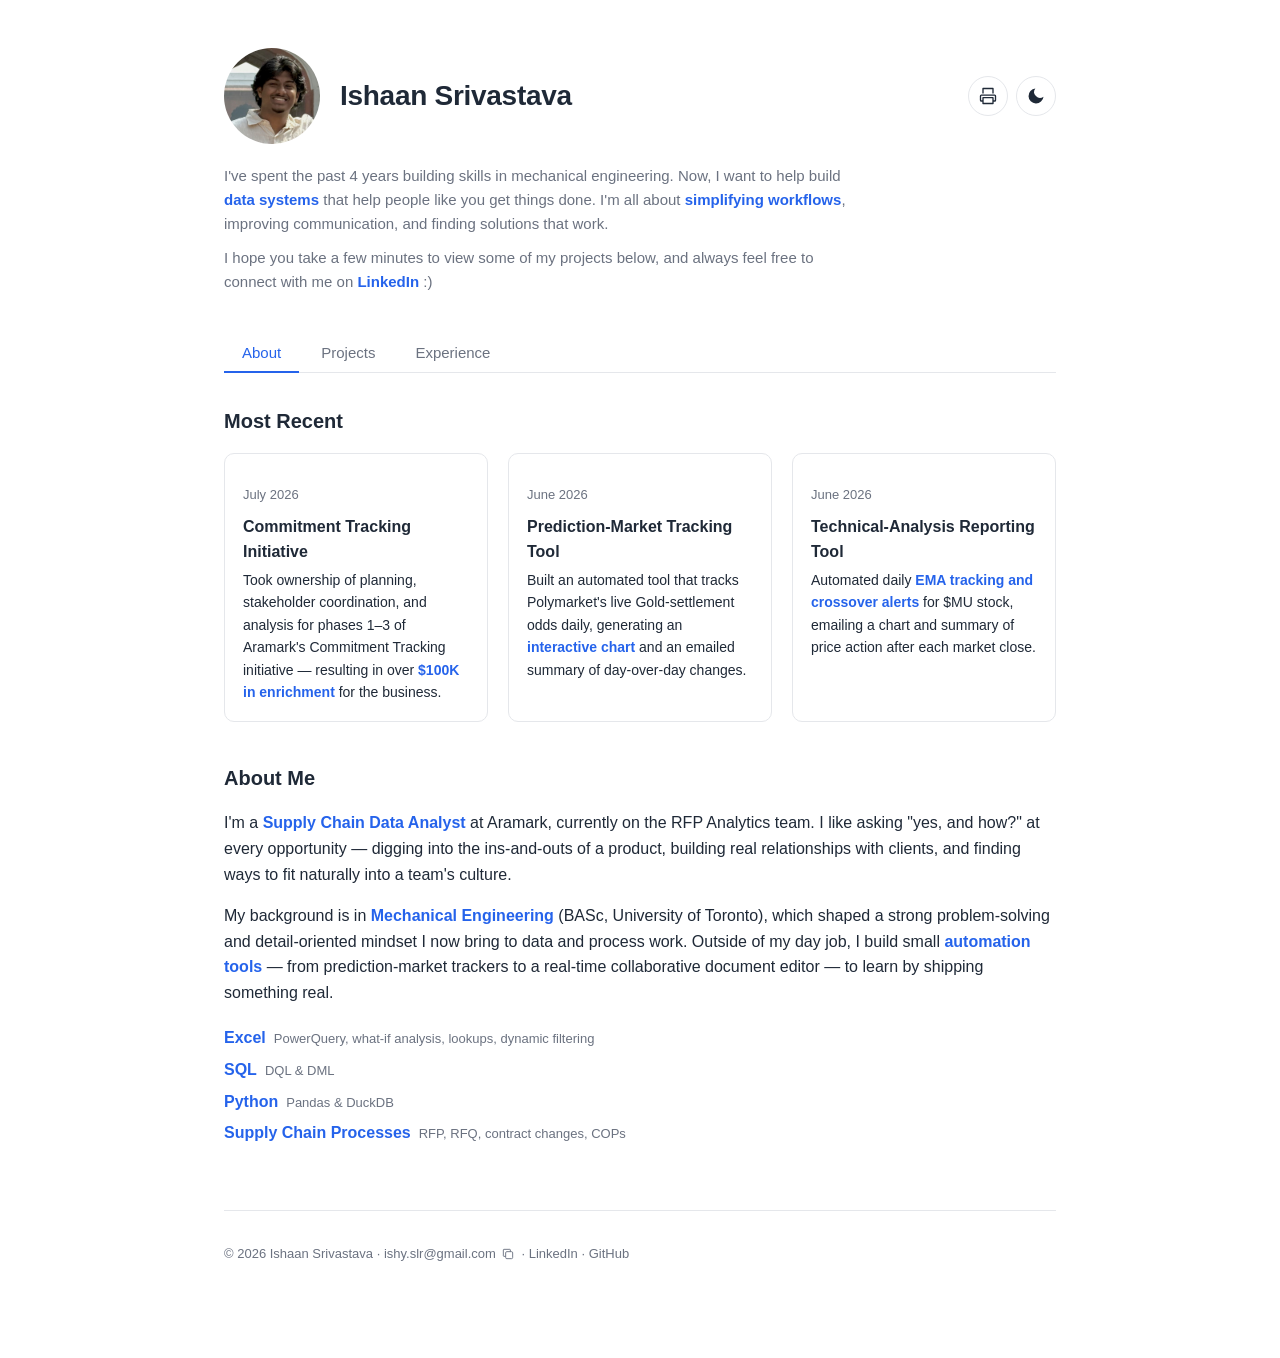
==== index.html @ ae6d9927 "Initial commit: website V6 Adds two improvements over V5: 1. OG/Twitter image meta tags so sharing t" ====
<!DOCTYPE html>
<html lang="en">
<head>
  <meta charset="UTF-8" />
  <meta name="viewport" content="width=device-width, initial-scale=1.0" />
  <title>Ishaan Srivastava — Portfolio</title>
  <meta name="description" content="Portfolio of Ishaan Srivastava, a Supply Chain Data Analyst at Aramark with a Mechanical Engineering background, building automation tools and AI-assisted side projects." />
  <meta property="og:type" content="website" />
  <meta property="og:title" content="Ishaan Srivastava — Portfolio" />
  <meta property="og:description" content="Portfolio of Ishaan Srivastava, a Supply Chain Data Analyst at Aramark with a Mechanical Engineering background, building automation tools and AI-assisted side projects." />
  <meta property="og:image" content="https://ishaansrivastava1.github.io/website-v6/avatar.jpg" />
  <meta property="og:image:alt" content="Photo of Ishaan Srivastava" />
  <meta name="twitter:card" content="summary_large_image" />
  <meta name="twitter:title" content="Ishaan Srivastava — Portfolio" />
  <meta name="twitter:description" content="Portfolio of Ishaan Srivastava, a Supply Chain Data Analyst at Aramark with a Mechanical Engineering background, building automation tools and AI-assisted side projects." />
  <meta name="twitter:image" content="https://ishaansrivastava1.github.io/website-v6/avatar.jpg" />
  <link rel="icon" type="image/png" href="favicon.png" />
  <link rel="apple-touch-icon" href="favicon.png" />
  <link rel="stylesheet" href="styles.css" />
</head>
<body>
  <div class="page">
    <header class="header">
      <div class="header-top">
        <div class="avatar">
          <img src="avatar.jpg" alt="Photo of Ishaan Srivastava" width="96" height="96" />
        </div>
        <div class="header-text">
          <h1>Ishaan Srivastava</h1>
        </div>
        <div class="header-actions">
          <button
            id="print-button"
            class="icon-button"
            type="button"
            aria-label="Print or save as PDF"
            title="Print or save as PDF"
          >
            <svg viewBox="0 0 24 24" fill="none" xmlns="http://www.w3.org/2000/svg" aria-hidden="true">
              <path d="M6 9V3h12v6M6 18H4a1 1 0 0 1-1-1v-5a1 1 0 0 1 1-1h16a1 1 0 0 1 1 1v5a1 1 0 0 1-1 1h-2M6 14h12v7H6z" stroke="currentColor" stroke-width="1.6" stroke-linejoin="round" />
            </svg>
          </button>
          <button
            id="theme-toggle"
            class="icon-button"
            type="button"
            aria-label="Switch to dark mode"
            title="Switch to dark mode"
          >
            <svg class="icon-moon" viewBox="0 0 24 24" fill="none" xmlns="http://www.w3.org/2000/svg" aria-hidden="true">
              <path d="M21 12.79A9 9 0 1 1 11.21 3 7 7 0 0 0 21 12.79z" fill="currentColor" />
            </svg>
            <svg class="icon-sun" viewBox="0 0 24 24" fill="none" xmlns="http://www.w3.org/2000/svg" aria-hidden="true" hidden>
              <circle cx="12" cy="12" r="4" fill="currentColor" />
              <path d="M12 2v2M12 20v2M4 12H2M22 12h-2M5 5l1.5 1.5M17.5 17.5L19 19M5 19l1.5-1.5M17.5 6.5L19 5" stroke="currentColor" stroke-width="2" stroke-linecap="round" />
            </svg>
          </button>
        </div>
      </div>
      <div class="header-bio">
        <p>
          I've spent the past 4 years building skills in mechanical engineering. Now, I want to help
          build <span class="highlight">data systems</span> that help people like you get things done.
          I'm all about <span class="highlight">simplifying workflows</span>, improving communication,
          and finding solutions that work.
        </p>
        <p>
          I hope you take a few minutes to view some of my projects below, and always feel free to
          connect with me on
          <a href="https://www.linkedin.com/in/ishaan-srivastava-78034918b/" target="_blank" rel="noopener noreferrer">LinkedIn</a> :)
        </p>
      </div>
    </header>

    <nav class="tabs" role="tablist">
      <button class="tab-btn active" data-tab="about" role="tab" aria-selected="true">About</button>
      <button class="tab-btn" data-tab="projects" role="tab" aria-selected="false">Projects</button>
      <button class="tab-btn" data-tab="experience" role="tab" aria-selected="false">Experience</button>
    </nav>

    <main class="content">
      <section id="about" class="tab-panel" role="tabpanel">
        <h2>Most Recent</h2>
        <div class="card-grid">
          <article class="card">
            <p class="caption">July 2026</p>
            <h3>Commitment Tracking Initiative</h3>
            <p>Took ownership of planning, stakeholder coordination, and analysis for phases 1–3 of Aramark's Commitment Tracking initiative — resulting in over <span class="highlight">$100K in enrichment</span> for the business.</p>
          </article>
          <article class="card">
            <p class="caption">June 2026</p>
            <h3>Prediction-Market Tracking Tool</h3>
            <p>Built an automated tool that tracks Polymarket's live Gold-settlement odds daily, generating an <span class="highlight">interactive chart</span> and an emailed summary of day-over-day changes.</p>
          </article>
          <article class="card">
            <p class="caption">June 2026</p>
            <h3>Technical-Analysis Reporting Tool</h3>
            <p>Automated daily <span class="highlight">EMA tracking and crossover alerts</span> for $MU stock, emailing a chart and summary of price action after each market close.</p>
          </article>
        </div>

        <h2>About Me</h2>
        <p>
          I'm a <span class="highlight">Supply Chain Data Analyst</span> at Aramark, currently on the RFP
          Analytics team. I like asking "yes, and how?" at every opportunity — digging into the
          ins-and-outs of a product, building real relationships with clients, and finding ways to fit
          naturally into a team's culture.
        </p>
        <p>
          My background is in <span class="highlight">Mechanical Engineering</span> (BASc, University of
          Toronto), which shaped a strong problem-solving and detail-oriented mindset I now bring to data
          and process work. Outside of my day job, I build small <span class="highlight">automation tools</span>
          — from prediction-market trackers to a real-time collaborative document editor — to learn by
          shipping something real.
        </p>
        <ul class="skill-list">
          <li><span class="highlight">Excel</span> <span class="caption">PowerQuery, what-if analysis, lookups, dynamic filtering</span></li>
          <li><span class="highlight">SQL</span> <span class="caption">DQL &amp; DML</span></li>
          <li><span class="highlight">Python</span> <span class="caption">Pandas &amp; DuckDB</span></li>
          <li><span class="highlight">Supply Chain Processes</span> <span class="caption">RFP, RFQ, contract changes, COPs</span></li>
        </ul>
      </section>

      <section id="projects" class="tab-panel" role="tabpanel" hidden>
        <h2>Personal Projects</h2>
        <div class="card-grid">
          <a class="card" href="project-gold-odds.html">
            <h3>Automated Prediction-Market Tracking</h3>
            <p class="caption">Python · REST APIs · Matplotlib · Plotly · SMTP · Cron · Bash</p>
            <p>Built a tool that checks Polymarket's odds on June Gold prices daily, tracks how odds shift over time, and emails a summary highlighting the <span class="highlight">biggest changes</span> — plus an interactive, zoomable chart.</p>
          </a>
          <a class="card" href="project-mu-ema.html">
            <h3>Automated Technical-Analysis Reporting Tool</h3>
            <p class="caption">Python · Time-Series Analysis · Matplotlib · Plotly · REST APIs · SMTP · Cron</p>
            <p>Pulls a year of $MU price history, calculates <span class="highlight">9/21/48-day EMAs</span>, flags crossovers, and emails a daily chart and summary after market close.</p>
          </a>
          <a class="card" href="project-google-docs.html">
            <h3>Local Google Docs Clone</h3>
            <p class="caption">Next.js 16 · TypeScript · Convex · TipTap/ProseMirror · Tailwind · shadcn/ui</p>
            <p>A fully working, <span class="highlight">real-time collaborative</span> document editor — live cursors, avatars, and custom text-size/indentation controls — built to test how far AI-assisted development can go.</p>
          </a>
        </div>

        <h2>Academic Projects</h2>
        <div class="card-grid">
          <a class="card" href="project-solar-pv.html">
            <h3>4th-Year Capstone — Solar PV Panel Sourcing</h3>
            <p class="caption">BOMs · RFIs · ANSYS Simulation · QA/QC</p>
            <p>Developed BOMs and RFIs for solar thermal collectors and PV panels in San Vicente, Mexico, and optimized heat transfer via ANSYS simulation for a <span class="highlight">20% cost decrease</span>.</p>
          </a>
          <a class="card" href="project-product-design.html">
            <h3>Product Design — MIE540 Design Project</h3>
            <p class="caption">PFD · FMEA · Taguchi Methods · AutoCAD</p>
            <p>Built a business case for a ping-pong launcher, including a <span class="highlight">Failure Mode Effect Analysis</span>, Taguchi L9 noise experiments, and a 3D-printed working prototype.</p>
          </a>
          <a class="card" href="project-lca.html">
            <h3>Life Cycle Assessment — MIE315 Consulting Project</h3>
            <p class="caption">ISO 14040/44 · Financial Feasibility · NPV Analysis</p>
            <p>Conducted a full <span class="highlight">Life Cycle Assessment</span> comparing LED vs. CFL bulbs, paired with a financial feasibility analysis (NPV, payback period) and a professional technical report.</p>
          </a>
        </div>
      </section>

      <section id="experience" class="tab-panel" role="tabpanel" hidden>
        <h2>Education</h2>
        <div class="timeline">
          <div class="timeline-item">
            <h3>BASc Mechanical Engineering <span class="caption">— University of Toronto, Sept 2019 – Apr 2025</span></h3>
            <ul class="bullet-list">
              <li>4th-Year GPA: <span class="highlight">3.38 / 4.00</span></li>
              <li>Professional Experience Year &amp; Minor in Engineering Business</li>
            </ul>
          </div>
        </div>

        <h2>Skills</h2>
        <ul class="skill-list">
          <li><span class="highlight">Excel</span> <span class="caption">PowerQuery, what-if analysis, lookups, dynamic filtering</span></li>
          <li><span class="highlight">SQL</span> <span class="caption">DQL &amp; DML</span></li>
          <li><span class="highlight">Python</span> <span class="caption">Pandas &amp; DuckDB</span></li>
          <li><span class="highlight">Supply Chain Processes</span> <span class="caption">RFP, RFQ, contract changes, COPs</span></li>
        </ul>

        <h2>Work Experience</h2>
        <div class="timeline">
          <div class="timeline-item">
            <h3>Supply Chain Data Analyst — RFP Analytics Team <span class="caption">— Aramark Canada, Mississauga, ON · Sept 2025 – Present</span></h3>
            <ul class="bullet-list">
              <li>Pulled, cleaned, and analyzed large datasets (<span class="highlight">400k+ rows</span>) daily using Excel, SQL, and Python; managed and updated central databases in Snowflake and UI Bakery.</li>
              <li>Helped improve average response time from <span class="highlight">5 days to 3 days</span> with our primary Healthcare partner through research, monthly update reports, and proactive communication of ad hoc product updates.</li>
              <li>Reduced time to completion of two major yearly projects from <span class="highlight">1.5 months to 3 weeks</span> by organizing work into sections, clarifying requirements with management, and automating with Python + Excel.</li>
              <li>Took ownership of the Commitment Tracking initiative — planning timelines, organizing stakeholder meetings, and conducting analysis for phases 1–3 — resulting in over <span class="highlight">$100K in enrichment</span> for the business.</li>
              <li>Continuously collaborate with procurement, finance, legal, and other cross-functional teams to gather feedback and improve data needs.</li>
            </ul>
          </div>
          <div class="timeline-item">
            <h3>Procurement &amp; Category Management Co-op — Construction Projects <span class="caption">— Toronto Transit Commission (TTC), Toronto, ON · May 2023 – Aug 2024</span></h3>
            <ul class="bullet-list">
              <li>Managed 10 post-award contracts for planning, design, construction, and administration of infrastructure projects totaling over <span class="highlight">$10M</span>.</li>
              <li>Created, issued, and revised CCs, CDs, RFQs, and COPs using MicroStrategy, SAP/Ariba, and CMS software, maintaining a <span class="highlight">90% compliance rate</span>.</li>
              <li>Coordinated with estimating, scheduling, and cost management teams to prepare 118 project estimates, reducing payments by an <span class="highlight">average of 20%</span>.</li>
              <li>Prepared presentations for management and clients, proactively keeping stakeholders updated.</li>
              <li>Built personal task-tracker spreadsheets to apply continuous improvement principles, tracking and resolving discrepancies incrementally.</li>
            </ul>
          </div>
        </div>

        <h2>Awards &amp; Achievements</h2>
        <ul class="bullet-list">
          <li>Bonuses for completing the Commitment Tracking and 2026 RFP Scoring projects at Aramark ahead of schedule.</li>
          <li>Selected as <span class="highlight">1 of 20 people</span> for Aramark's AI Builders initiative.</li>
          <li>UofT Lassonde Entrance Scholarship.</li>
        </ul>
      </section>
    </main>

    <footer class="footer">
      <p>
        © 2026 Ishaan Srivastava ·
        <span class="contact-email">
          <a href="mailto:ishy.slr@gmail.com">ishy.slr@gmail.com</a>
          <button
            type="button"
            class="copy-email-btn"
            data-email="ishy.slr@gmail.com"
            aria-label="Copy email address"
            title="Copy email address"
          >
            <svg class="icon-copy" viewBox="0 0 24 24" fill="none" xmlns="http://www.w3.org/2000/svg" aria-hidden="true">
              <rect x="8" y="8" width="12" height="12" rx="2" stroke="currentColor" stroke-width="1.6" />
              <path d="M16 8V5a1 1 0 0 0-1-1H5a1 1 0 0 0-1 1v10a1 1 0 0 0 1 1h3" stroke="currentColor" stroke-width="1.6" />
            </svg>
            <svg class="icon-check" viewBox="0 0 24 24" fill="none" xmlns="http://www.w3.org/2000/svg" aria-hidden="true" hidden>
              <path d="M5 13l4 4L19 7" stroke="currentColor" stroke-width="2" stroke-linecap="round" stroke-linejoin="round" />
            </svg>
          </button>
          <span class="copy-feedback" role="status" aria-live="polite"></span>
        </span>
        · <a href="https://www.linkedin.com/in/ishaan-srivastava-78034918b/" target="_blank" rel="noopener noreferrer">LinkedIn</a> · <a href="https://github.com/IshaanSrivastava1" target="_blank" rel="noopener noreferrer">GitHub</a>
      </p>
    </footer>
  </div>

  <button
    id="back-to-top"
    class="back-to-top"
    type="button"
    aria-label="Back to top"
    title="Back to top"
  >
    <svg viewBox="0 0 24 24" fill="none" xmlns="http://www.w3.org/2000/svg" aria-hidden="true">
      <path d="M12 19V5M5 12l7-7 7 7" stroke="currentColor" stroke-width="2" stroke-linecap="round" stroke-linejoin="round" />
    </svg>
  </button>

  <script src="script.js"></script>
</body>
</html>
---- styles.css ----
:root {
  --avatar-size: 96px;
  --accent: #2563eb;
  --text: #1f2937;
  --muted: #6b7280;
  --border: #e5e7eb;
  --bg: #ffffff;
  color-scheme: light;
}

[data-theme="dark"] {
  --accent: #60a5fa;
  --text: #f3f4f6;
  --muted: #9ca3af;
  --border: #374151;
  --bg: #111827;
  color-scheme: dark;
}

* {
  box-sizing: border-box;
}

body {
  margin: 0;
  font-family: -apple-system, BlinkMacSystemFont, "Segoe UI", Roboto, Helvetica, Arial, sans-serif;
  color: var(--text);
  background: var(--bg);
  line-height: 1.6;
  transition: color 0.2s ease, background-color 0.2s ease;
}

.page {
  max-width: 880px;
  margin: 0 auto;
  padding: 48px 24px 80px;
}

.header {
  display: flex;
  flex-direction: column;
  gap: 20px;
  margin-bottom: 40px;
}

.header-top {
  display: flex;
  align-items: center;
  gap: 20px;
}

.avatar {
  width: var(--avatar-size);
  height: var(--avatar-size);
  border-radius: 50%;
  overflow: hidden;
  flex-shrink: 0;
}

.avatar img {
  width: 100%;
  height: 100%;
  object-fit: cover;
  display: block;
}

.header-text {
  height: var(--avatar-size);
  display: flex;
  flex-direction: column;
  justify-content: center;
  gap: 4px;
}

.header-text h1 {
  margin: 0;
  font-size: 28px;
  font-weight: 700;
  letter-spacing: -0.01em;
}

.header-bio {
  color: var(--muted);
  font-size: 15px;
  display: flex;
  flex-direction: column;
  gap: 10px;
  max-width: 640px;
}

.header-bio p {
  margin: 0;
}

.header-bio a {
  color: var(--accent);
  font-weight: 600;
  text-decoration: none;
}

.header-bio a:hover {
  text-decoration: underline;
}

.highlight {
  color: var(--accent);
  font-weight: 600;
}

.header-actions {
  display: flex;
  gap: 8px;
  flex-shrink: 0;
  margin-left: auto;
}

.icon-button {
  appearance: none;
  background: none;
  border: 1px solid var(--border);
  border-radius: 50%;
  width: 40px;
  height: 40px;
  display: flex;
  align-items: center;
  justify-content: center;
  color: var(--text);
  cursor: pointer;
  flex-shrink: 0;
  transition: background-color 0.15s, border-color 0.2s, color 0.2s;
}

.icon-button:hover {
  background: var(--border);
}

.icon-button svg {
  width: 20px;
  height: 20px;
}

.icon-button svg[hidden] {
  display: none;
}

.tabs {
  display: flex;
  gap: 4px;
  border-bottom: 1px solid var(--border);
  margin-bottom: 32px;
  transition: border-color 0.2s ease;
}

.tab-btn {
  appearance: none;
  background: none;
  border: none;
  cursor: pointer;
  padding: 10px 18px;
  font-size: 15px;
  font-weight: 500;
  color: var(--muted);
  border-bottom: 2px solid transparent;
  margin-bottom: -1px;
  transition: color 0.15s, border-color 0.15s;
}

.tab-btn:hover {
  color: var(--text);
}

.tab-btn.active {
  color: var(--accent);
  border-bottom-color: var(--accent);
}

.tab-btn:focus-visible {
  outline: 2px solid var(--accent);
  outline-offset: 2px;
  border-radius: 4px;
}

.tab-panel h2 {
  font-size: 20px;
  margin: 0 0 16px;
}

.tab-panel h2:not(:first-of-type) {
  margin-top: 40px;
}

.caption {
  color: var(--muted);
  font-size: 13px;
  font-weight: 400;
}

.skill-list {
  list-style: none;
  padding: 0;
  margin: 20px 0 0;
  display: flex;
  flex-direction: column;
  gap: 6px;
}

.skill-list li {
  display: flex;
  gap: 8px;
  align-items: baseline;
}

.card-grid {
  display: grid;
  grid-template-columns: repeat(auto-fit, minmax(220px, 1fr));
  gap: 20px;
}

.card {
  border: 1px solid var(--border);
  border-radius: 10px;
  padding: 18px;
  text-decoration: none;
  color: inherit;
  display: block;
  transition: transform 0.2s ease, box-shadow 0.2s ease, background-color 0.2s ease, border-color 0.2s ease;
}

.card:hover {
  transform: translateY(-4px);
  box-shadow: 0 8px 20px rgba(0, 0, 0, 0.08);
  border-color: var(--accent);
}

.card h3 {
  margin: 0 0 4px;
  font-size: 16px;
}

.card .caption {
  display: block;
  margin-bottom: 8px;
}

.card p:not(.caption) {
  margin: 0;
  font-size: 14px;
}

.timeline {
  display: flex;
  flex-direction: column;
  gap: 20px;
}

.timeline-item h3 {
  margin: 0 0 4px;
  font-size: 16px;
  font-weight: 600;
}

.timeline-item p {
  margin: 0;
  font-size: 14px;
}

.bullet-list {
  margin: 8px 0 0;
  padding-left: 20px;
  display: flex;
  flex-direction: column;
  gap: 6px;
}

.bullet-list li {
  font-size: 14px;
}

.footer {
  margin-top: 64px;
  padding-top: 20px;
  border-top: 1px solid var(--border);
  font-size: 13px;
  color: var(--muted);
  transition: border-color 0.2s ease, color 0.2s ease;
}

.footer a {
  color: var(--muted);
  text-decoration: none;
}

.footer a:hover {
  color: var(--accent);
}

.contact-email {
  position: relative;
  display: inline-flex;
  align-items: center;
  gap: 2px;
}

.copy-email-btn {
  appearance: none;
  background: none;
  border: none;
  border-radius: 4px;
  padding: 3px;
  display: inline-flex;
  align-items: center;
  justify-content: center;
  color: var(--muted);
  cursor: pointer;
  transition: color 0.15s, background-color 0.15s;
}

.copy-email-btn:hover,
.copy-email-btn:focus-visible {
  color: var(--accent);
  background: var(--border);
}

.copy-email-btn:focus-visible {
  outline: 2px solid var(--accent);
  outline-offset: 1px;
}

.copy-email-btn svg {
  width: 14px;
  height: 14px;
}

.copy-email-btn svg[hidden] {
  display: none;
}

.copy-feedback {
  position: absolute;
  top: -26px;
  left: 50%;
  transform: translateX(-50%) translateY(4px);
  background: var(--text);
  color: var(--bg);
  font-size: 11px;
  font-weight: 600;
  padding: 3px 8px;
  border-radius: 6px;
  white-space: nowrap;
  opacity: 0;
  pointer-events: none;
  transition: opacity 0.15s ease, transform 0.15s ease;
}

.copy-feedback.visible {
  opacity: 1;
  transform: translateX(-50%) translateY(0);
}

.back-to-top {
  position: fixed;
  bottom: 24px;
  right: 24px;
  width: 44px;
  height: 44px;
  border-radius: 50%;
  border: 1px solid var(--border);
  background: var(--bg);
  color: var(--text);
  display: flex;
  align-items: center;
  justify-content: center;
  cursor: pointer;
  box-shadow: 0 4px 12px rgba(0, 0, 0, 0.16);
  opacity: 0;
  transform: translateY(8px);
  pointer-events: none;
  transition: opacity 0.2s ease, transform 0.2s ease, background-color 0.2s ease, border-color 0.2s ease, color 0.2s ease;
}

.back-to-top.visible {
  opacity: 1;
  transform: translateY(0);
  pointer-events: auto;
}

.back-to-top:hover {
  background: var(--border);
}

.back-to-top:focus-visible {
  outline: 2px solid var(--accent);
  outline-offset: 2px;
}

.back-to-top svg {
  width: 20px;
  height: 20px;
}

.back-link {
  display: inline-flex;
  align-items: center;
  gap: 6px;
  color: var(--muted);
  text-decoration: none;
  font-size: 14px;
  margin-bottom: 32px;
  transition: color 0.15s;
}

.back-link:hover {
  color: var(--accent);
}

.project-hero {
  margin-bottom: 40px;
}

.project-hero h1 {
  font-size: 28px;
  font-weight: 700;
  letter-spacing: -0.01em;
  margin: 0 0 8px;
}

.project-section {
  margin-bottom: 32px;
}

.project-section h2 {
  font-size: 18px;
  font-weight: 600;
  margin: 0 0 12px;
  color: var(--text);
}

.project-section p {
  font-size: 15px;
  line-height: 1.7;
  margin: 0 0 8px;
}

@media (max-width: 480px) {
  .header {
    gap: 14px;
  }

  .header-top {
    gap: 14px;
  }

  .header-text h1 {
    font-size: 22px;
  }
}

@media print {
  :root,
  [data-theme="dark"] {
    --accent: #2563eb;
    --text: #1f2937;
    --muted: #6b7280;
    --border: #e5e7eb;
    --bg: #ffffff;
  }

  .header-actions,
  .tabs,
  .back-to-top,
  .copy-email-btn,
  .back-link {
    display: none;
  }

  .page {
    max-width: none;
    padding: 0;
  }

  .tab-panel[hidden] {
    display: block;
  }

  .tab-panel {
    margin-bottom: 32px;
    page-break-inside: avoid;
  }

  .card:hover {
    transform: none;
    box-shadow: none;
  }
}
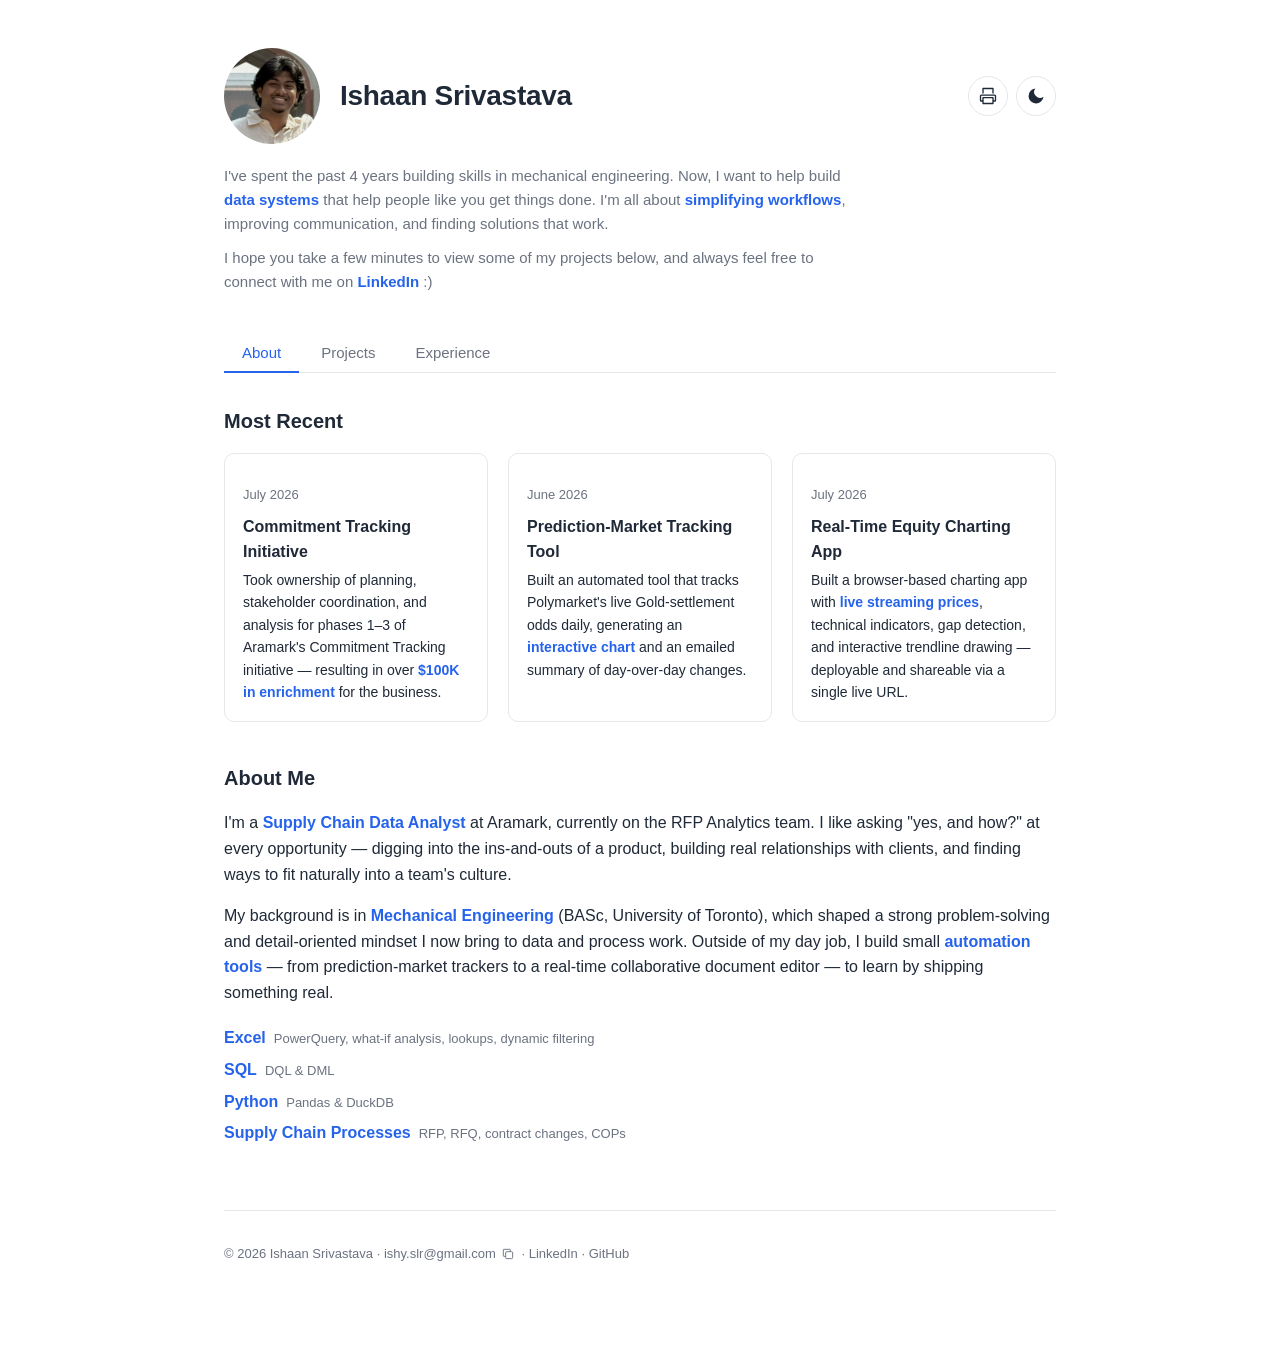
==== commit ec5b2b2d: "Add real-time equity charting app project New Projects card + project-equity-charts.html detail page" ====
--- a/index.html
+++ b/index.html
@@ -93,9 +93,9 @@
             <p>Built an automated tool that tracks Polymarket's live Gold-settlement odds daily, generating an <span class="highlight">interactive chart</span> and an emailed summary of day-over-day changes.</p>
           </article>
           <article class="card">
-            <p class="caption">June 2026</p>
-            <h3>Technical-Analysis Reporting Tool</h3>
-            <p>Automated daily <span class="highlight">EMA tracking and crossover alerts</span> for $MU stock, emailing a chart and summary of price action after each market close.</p>
+            <p class="caption">July 2026</p>
+            <h3>Real-Time Equity Charting App</h3>
+            <p>Built a browser-based charting app with <span class="highlight">live streaming prices</span>, technical indicators, gap detection, and interactive trendline drawing — deployable and shareable via a single live URL.</p>
           </article>
         </div>
 
@@ -124,6 +124,11 @@
       <section id="projects" class="tab-panel" role="tabpanel" hidden>
         <h2>Personal Projects</h2>
         <div class="card-grid">
+          <a class="card" href="project-equity-charts.html">
+            <h3>Real-Time Equity Charting App</h3>
+            <p class="caption">Python · FastAPI · WebSockets · Alpaca API · TradingView Lightweight Charts · Render</p>
+            <p>A browser-based mini trading terminal: searchable tickers, <span class="highlight">live streaming prices</span>, candlestick charts with gap detection, EMA/SMA/Bollinger/RSI/MACD indicators, and interactive trendline drawing.</p>
+          </a>
           <a class="card" href="project-gold-odds.html">
             <h3>Automated Prediction-Market Tracking</h3>
             <p class="caption">Python · REST APIs · Matplotlib · Plotly · SMTP · Cron · Bash</p>
--- a/styles.css
+++ b/styles.css
@@ -333,6 +333,31 @@
 
 .copy-email-btn svg[hidden] {
   display: none;
+}
+
+.live-link {
+  display: inline-flex;
+  align-items: center;
+  gap: 6px;
+  margin-top: 12px;
+  padding: 9px 16px;
+  border: 1px solid var(--accent);
+  border-radius: 8px;
+  color: var(--accent);
+  font-weight: 600;
+  text-decoration: none;
+  transition: background-color 0.15s, color 0.15s;
+}
+
+.live-link:hover,
+.live-link:focus-visible {
+  background: var(--accent);
+  color: #fff;
+}
+
+.live-link:focus-visible {
+  outline: 2px solid var(--accent);
+  outline-offset: 2px;
 }
 
 .copy-feedback {
